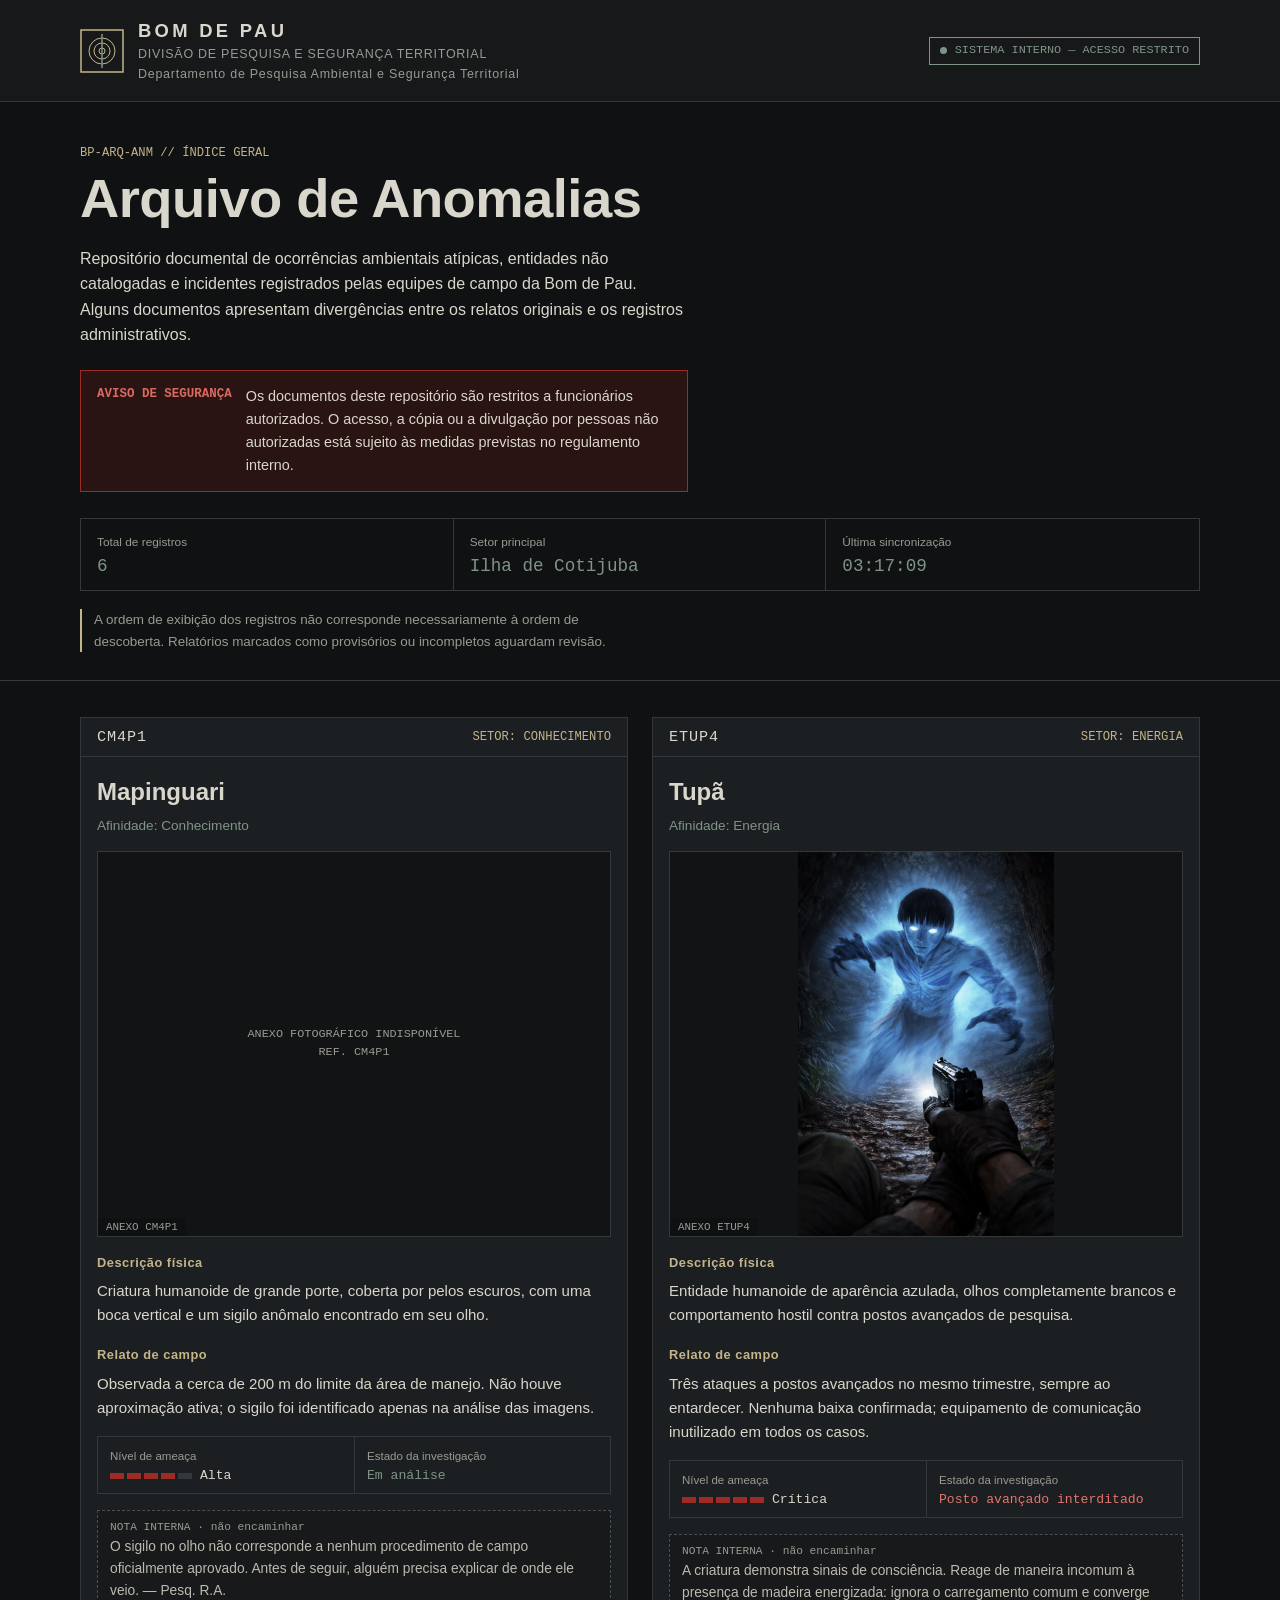
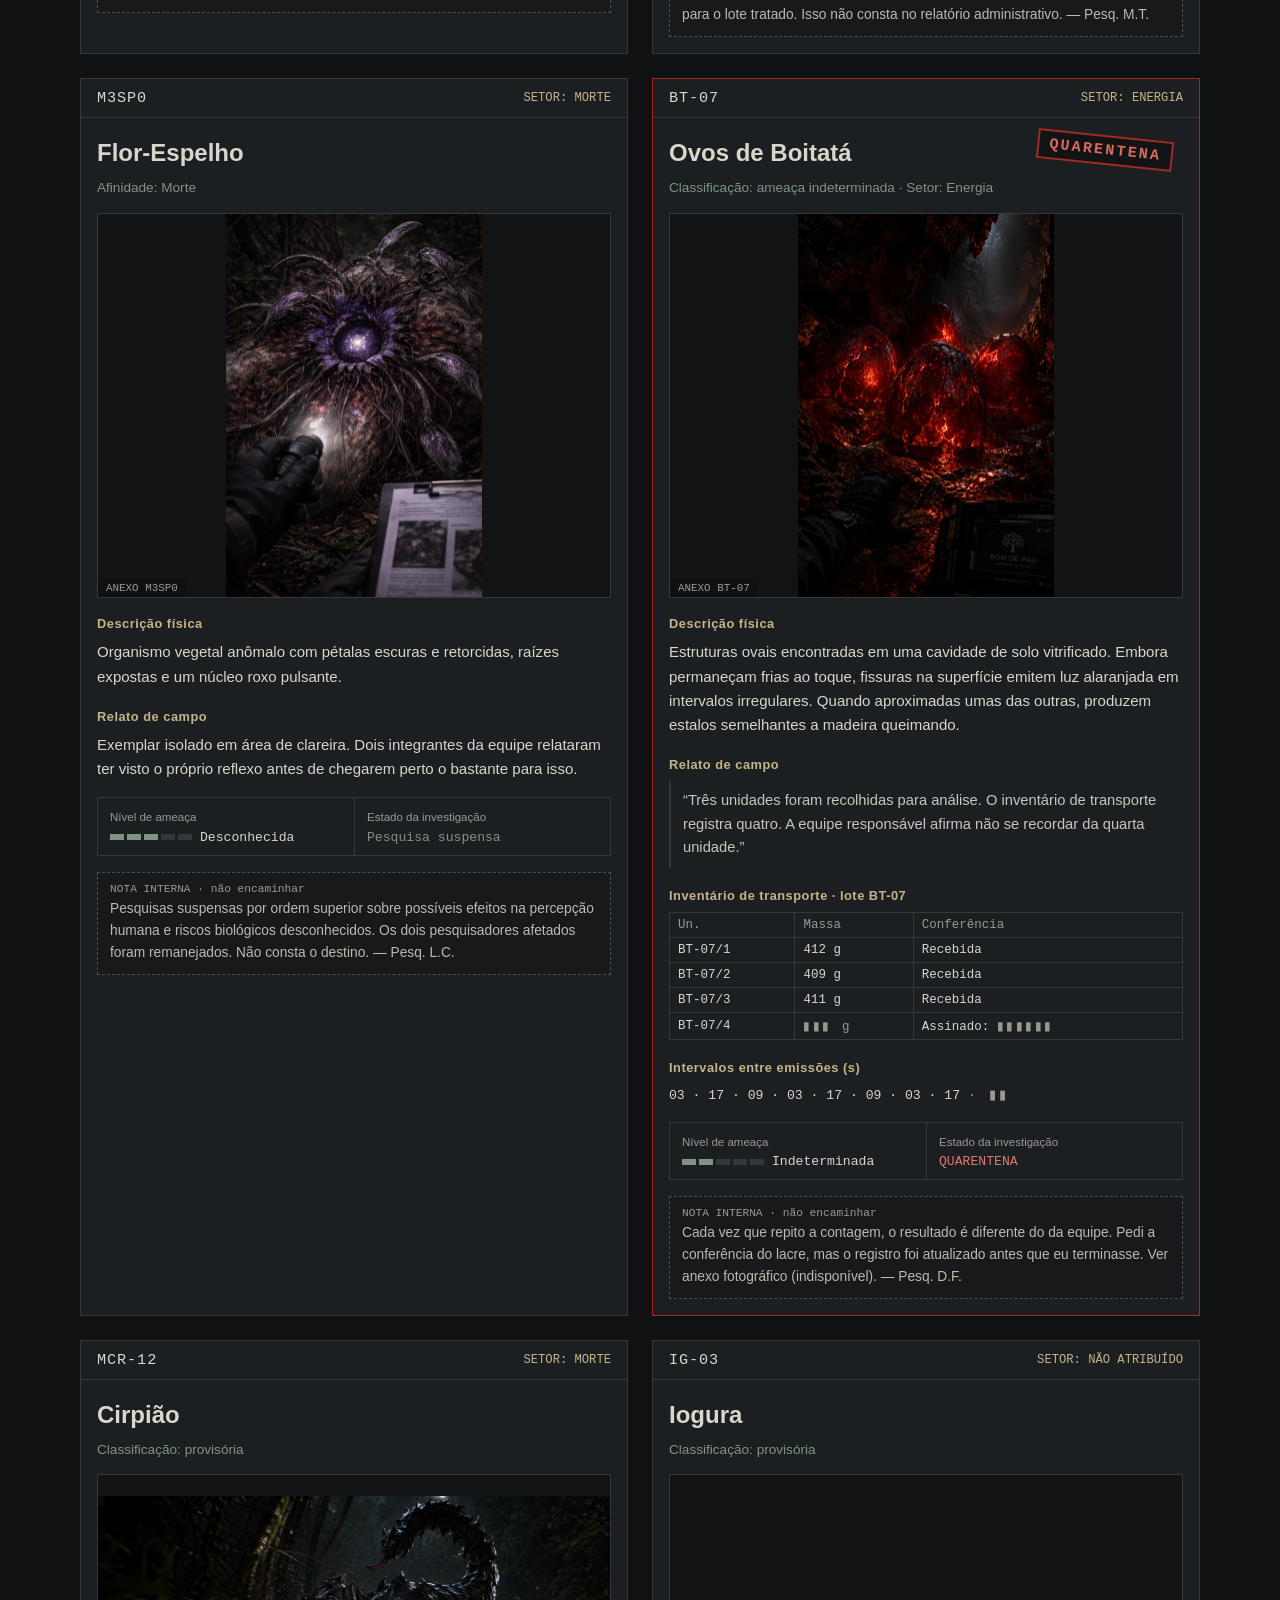
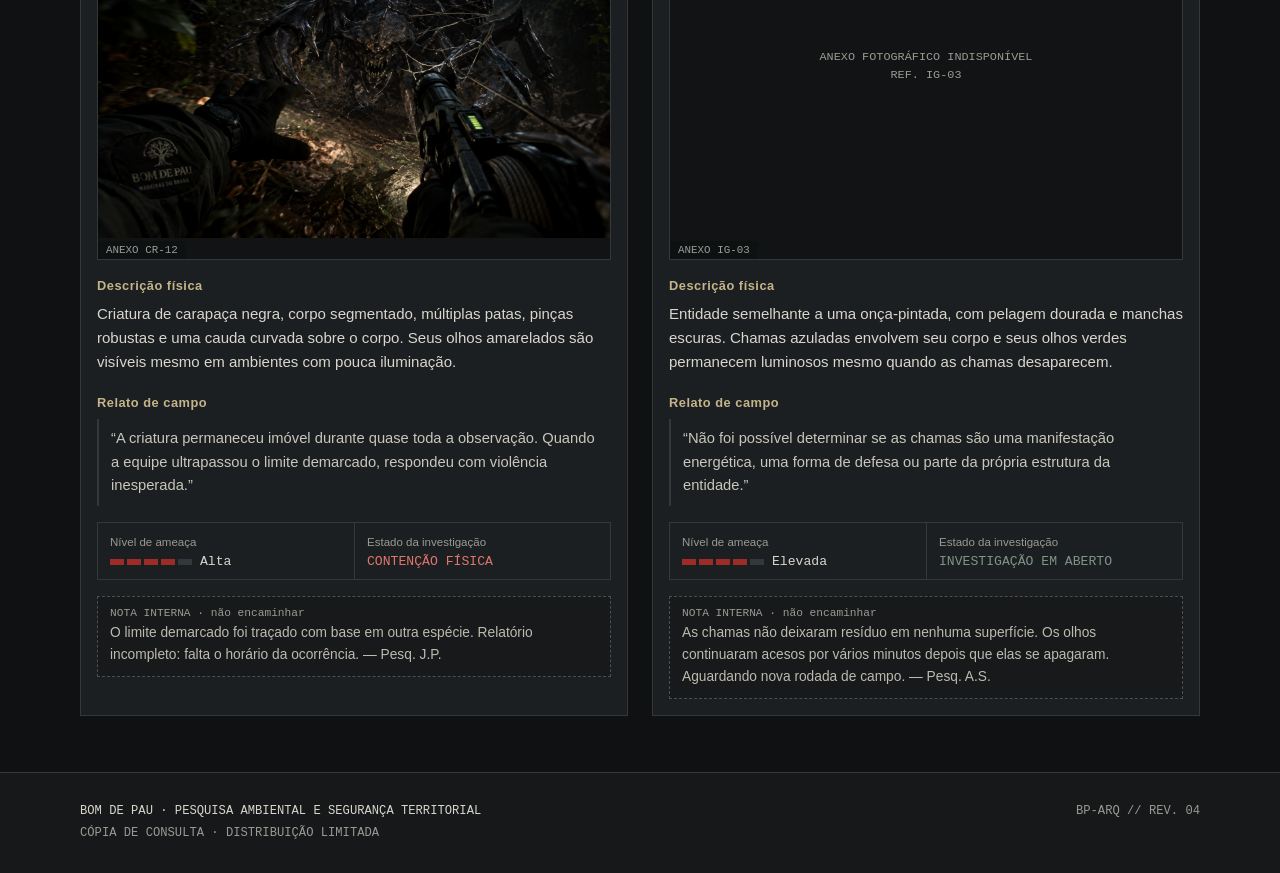
==== 2P310.html @ 17881070 "images update" ====
<!DOCTYPE html>
<html lang="pt-BR">
<head>
<meta charset="utf-8">
<meta name="viewport" content="width=device-width, initial-scale=1">
<meta name="robots" content="noindex, nofollow">
<title>Arquivo de Anomalias · Bom de Pau</title>
<link rel="stylesheet" href="css/arquivo.css">
</head>
<body>
<header class="topo"><div class="wrap">
  <div class="marca">
    <svg class="simbolo" viewBox="0 0 44 44" role="img" aria-label="Símbolo Bom de Pau"><rect x="1" y="1" width="42" height="42" fill="none" stroke="#c4b48a" stroke-width="1.5"/><circle cx="22" cy="22" r="13" fill="none" stroke="#c4b48a"/><circle cx="22" cy="22" r="8" fill="none" stroke="#c4b48a"/><circle cx="22" cy="22" r="3" fill="none" stroke="#c4b48a"/><path d="M22 5v34" stroke="#7f9486" stroke-width="1.5"/></svg>
    <div><b>BOM DE PAU</b><span>DIVISÃO DE PESQUISA E SEGURANÇA TERRITORIAL</span><span>Departamento de Pesquisa Ambiental e Segurança Territorial</span></div>
  </div>
  <div class="sistema">SISTEMA INTERNO — ACESSO RESTRITO</div>
</div></header>

<main>
<section class="intro"><div class="wrap">
  <p class="doc-id">BP-ARQ-ANM // ÍNDICE GERAL</p>
  <h1>Arquivo de Anomalias</h1>
  <p class="lead">Repositório documental de ocorrências ambientais atípicas, entidades não catalogadas e incidentes registrados pelas equipes de campo da Bom de Pau. Alguns documentos apresentam divergências entre os relatos originais e os registros administrativos.</p>
  <div class="aviso"><strong>AVISO DE SEGURANÇA</strong><span>Os documentos deste repositório são restritos a funcionários autorizados. O acesso, a cópia ou a divulgação por pessoas não autorizadas está sujeito às medidas previstas no regulamento interno.</span></div>
  <dl class="indicadores">
    <div><dt>Total de registros</dt><dd>6</dd></div>
    <div><dt>Setor principal</dt><dd>Ilha de Cotijuba</dd></div>
    <div><dt>Última sincronização</dt><dd>03:17:09</dd></div>
  </dl>
  <p class="nota-ordem">A ordem de exibição dos registros não corresponde necessariamente à ordem de descoberta. Relatórios marcados como provisórios ou incompletos aguardam revisão.</p>
</div></section>

<div class="wrap"><div class="catalogo">
<article class="ficha alta" id="cm4p1">
  <div class="ficha-topo"><span class="cod">CM4P1</span><span>SETOR: CONHECIMENTO</span></div>
  <h2>Mapinguari</h2>
  <p class="afin">Afinidade: Conhecimento</p>
  <figure><img src="img/mapinguari.png" alt="Ilustração: Mapinguari" loading="lazy" onerror="this.parentNode.classList.add('sem-anexo');this.remove()"><div class="vazio">ANEXO FOTOGRÁFICO INDISPONÍVEL<br>REF. CM4P1</div><figcaption>ANEXO CM4P1</figcaption></figure>
  <div class="corpo">
    <h3>Descrição física</h3><p>Criatura humanoide de grande porte, coberta por pelos escuros, com uma boca vertical e um sigilo anômalo encontrado em seu olho.</p>
    <h3>Relato de campo</h3><p>Observada a cerca de 200 m do limite da área de manejo. Não houve aproximação ativa; o sigilo foi identificado apenas na análise das imagens.</p>
    
    <dl class="metricas"><div><dt>Nível de ameaça</dt><dd><span class="barras"><i class="on"></i><i class="on"></i><i class="on"></i><i class="on"></i><i></i></span>Alta</dd></div>
    <div><dt>Estado da investigação</dt><dd class="estado">Em análise</dd></div></dl>
    <div class="nota"><b>NOTA INTERNA · não encaminhar</b>O sigilo no olho não corresponde a nenhum procedimento de campo oficialmente aprovado. Antes de seguir, alguém precisa explicar de onde ele veio. — Pesq. R.A.</div>
  </div>
</article>
<article class="ficha alta" id="etup4">
  <div class="ficha-topo"><span class="cod">ETUP4</span><span>SETOR: ENERGIA</span></div>
  <h2>Tupã</h2>
  <p class="afin">Afinidade: Energia</p>
  <figure><img src="img/tupa.png" alt="Ilustração: Tupã" loading="lazy" onerror="this.parentNode.classList.add('sem-anexo');this.remove()"><div class="vazio">ANEXO FOTOGRÁFICO INDISPONÍVEL<br>REF. ETUP4</div><figcaption>ANEXO ETUP4</figcaption></figure>
  <div class="corpo">
    <h3>Descrição física</h3><p>Entidade humanoide de aparência azulada, olhos completamente brancos e comportamento hostil contra postos avançados de pesquisa.</p>
    <h3>Relato de campo</h3><p>Três ataques a postos avançados no mesmo trimestre, sempre ao entardecer. Nenhuma baixa confirmada; equipamento de comunicação inutilizado em todos os casos.</p>
    
    <dl class="metricas"><div><dt>Nível de ameaça</dt><dd><span class="barras"><i class="on"></i><i class="on"></i><i class="on"></i><i class="on"></i><i class="on"></i></span>Crítica</dd></div>
    <div><dt>Estado da investigação</dt><dd class="estado crit">Posto avançado interditado</dd></div></dl>
    <div class="nota"><b>NOTA INTERNA · não encaminhar</b>A criatura demonstra sinais de consciência. Reage de maneira incomum à presença de madeira energizada: ignora o carregamento comum e converge para o lote tratado. Isso não consta no relatório administrativo. — Pesq. M.T.</div>
  </div>
</article>
<article class="ficha" id="m3sp0">
  <div class="ficha-topo"><span class="cod">M3SP0</span><span>SETOR: MORTE</span></div>
  <h2>Flor-Espelho</h2>
  <p class="afin">Afinidade: Morte</p>
  <figure><img src="img/flor-espelho.png" alt="Ilustração: Flor-Espelho" loading="lazy" onerror="this.parentNode.classList.add('sem-anexo');this.remove()"><div class="vazio">ANEXO FOTOGRÁFICO INDISPONÍVEL<br>REF. M3SP0</div><figcaption>ANEXO M3SP0</figcaption></figure>
  <div class="corpo">
    <h3>Descrição física</h3><p>Organismo vegetal anômalo com pétalas escuras e retorcidas, raízes expostas e um núcleo roxo pulsante.</p>
    <h3>Relato de campo</h3><p>Exemplar isolado em área de clareira. Dois integrantes da equipe relataram ter visto o próprio reflexo antes de chegarem perto o bastante para isso.</p>
    
    <dl class="metricas"><div><dt>Nível de ameaça</dt><dd><span class="barras"><i class="on"></i><i class="on"></i><i class="on"></i><i></i><i></i></span>Desconhecida</dd></div>
    <div><dt>Estado da investigação</dt><dd class="estado">Pesquisa suspensa</dd></div></dl>
    <div class="nota"><b>NOTA INTERNA · não encaminhar</b>Pesquisas suspensas por ordem superior sobre possíveis efeitos na percepção humana e riscos biológicos desconhecidos. Os dois pesquisadores afetados foram remanejados. Não consta o destino. — Pesq. L.C.</div>
  </div>
</article>
<article class="ficha quarentena" id="bt-07"><div class="carimbo">QUARENTENA</div>
  <div class="ficha-topo"><span class="cod">BT-07</span><span>SETOR: ENERGIA</span></div>
  <h2>Ovos de Boitatá</h2>
  <p class="afin">Classificação: ameaça indeterminada · Setor: Energia</p>
  <figure><img src="img/ovos-boitata.png" alt="Ilustração provisória: estruturas ovais com fissuras alaranjadas" loading="lazy" onerror="this.parentNode.classList.add('sem-anexo');this.remove()"><div class="vazio">ANEXO FOTOGRÁFICO INDISPONÍVEL<br>REF. BT-07</div><figcaption>ANEXO BT-07</figcaption></figure>
  <div class="corpo">
    <h3>Descrição física</h3><p>Estruturas ovais encontradas em uma cavidade de solo vitrificado. Embora permaneçam frias ao toque, fissuras na superfície emitem luz alaranjada em intervalos irregulares. Quando aproximadas umas das outras, produzem estalos semelhantes a madeira queimando.</p>
    <h3>Relato de campo</h3><blockquote>“Três unidades foram recolhidas para análise. O inventário de transporte registra quatro. A equipe responsável afirma não se recordar da quarta unidade.”</blockquote>
    <h3>Inventário de transporte · lote BT-07</h3>
    <table class="reg"><tr><th>Un.</th><th>Massa</th><th>Conferência</th></tr>
    <tr><td>BT-07/1</td><td>412 g</td><td>Recebida</td></tr><tr><td>BT-07/2</td><td>409 g</td><td>Recebida</td></tr>
    <tr><td>BT-07/3</td><td>411 g</td><td>Recebida</td></tr><tr><td>BT-07/4</td><td class="rasura">▮▮▮ g</td><td>Assinado: <span class="rasura">▮▮▮▮▮▮</span></td></tr></table>
    <h3>Intervalos entre emissões (s)</h3>
    <p class="mono" style="font-size:.82rem">03 · 17 · 09 · 03 · 17 · 09 · 03 · 17 <span class="rasura">· ▮▮</span></p>
    <dl class="metricas"><div><dt>Nível de ameaça</dt><dd><span class="barras"><i class="on"></i><i class="on"></i><i></i><i></i><i></i></span>Indeterminada</dd></div>
    <div><dt>Estado da investigação</dt><dd class="estado crit">QUARENTENA</dd></div></dl>
    <div class="nota"><b>NOTA INTERNA · não encaminhar</b>Cada vez que repito a contagem, o resultado é diferente do da equipe. Pedi a conferência do lacre, mas o registro foi atualizado antes que eu terminasse. Ver anexo fotográfico (indisponível). — Pesq. D.F.</div>
  </div>
</article>
<article class="ficha alta" id="cr-12">
  <div class="ficha-topo"><span class="cod">MCR-12</span><span>SETOR: MORTE</span></div>
  <h2>Cirpião</h2>
  <p class="afin">Classificação: provisória</p>
  <figure><img src="img/cirpiao.png" alt="Ilustração: Cirpião" loading="lazy" onerror="this.parentNode.classList.add('sem-anexo');this.remove()"><div class="vazio">ANEXO FOTOGRÁFICO INDISPONÍVEL<br>REF. CR-12</div><figcaption>ANEXO CR-12</figcaption></figure>
  <div class="corpo">
    <h3>Descrição física</h3><p>Criatura de carapaça negra, corpo segmentado, múltiplas patas, pinças robustas e uma cauda curvada sobre o corpo. Seus olhos amarelados são visíveis mesmo em ambientes com pouca iluminação.</p>
    <h3>Relato de campo</h3><blockquote>“A criatura permaneceu imóvel durante quase toda a observação. Quando a equipe ultrapassou o limite demarcado, respondeu com violência inesperada.”</blockquote>
    
    <dl class="metricas"><div><dt>Nível de ameaça</dt><dd><span class="barras"><i class="on"></i><i class="on"></i><i class="on"></i><i class="on"></i><i></i></span>Alta</dd></div>
    <div><dt>Estado da investigação</dt><dd class="estado crit">CONTENÇÃO FÍSICA</dd></div></dl>
    <div class="nota"><b>NOTA INTERNA · não encaminhar</b>O limite demarcado foi traçado com base em outra espécie. Relatório incompleto: falta o horário da ocorrência. — Pesq. J.P.</div>
  </div>
</article>
<article class="ficha alta" id="ig-03">
  <div class="ficha-topo"><span class="cod">IG-03</span><span>SETOR: NÃO ATRIBUÍDO</span></div>
  <h2>Iogura</h2>
  <p class="afin">Classificação: provisória</p>
  <figure><img src="img/iogura.png" alt="Ilustração: Iogura" loading="lazy" onerror="this.parentNode.classList.add('sem-anexo');this.remove()"><div class="vazio">ANEXO FOTOGRÁFICO INDISPONÍVEL<br>REF. IG-03</div><figcaption>ANEXO IG-03</figcaption></figure>
  <div class="corpo">
    <h3>Descrição física</h3><p>Entidade semelhante a uma onça-pintada, com pelagem dourada e manchas escuras. Chamas azuladas envolvem seu corpo e seus olhos verdes permanecem luminosos mesmo quando as chamas desaparecem.</p>
    <h3>Relato de campo</h3><blockquote>“Não foi possível determinar se as chamas são uma manifestação energética, uma forma de defesa ou parte da própria estrutura da entidade.”</blockquote>
    
    <dl class="metricas"><div><dt>Nível de ameaça</dt><dd><span class="barras"><i class="on"></i><i class="on"></i><i class="on"></i><i class="on"></i><i></i></span>Elevada</dd></div>
    <div><dt>Estado da investigação</dt><dd class="estado">INVESTIGAÇÃO EM ABERTO</dd></div></dl>
    <div class="nota"><b>NOTA INTERNA · não encaminhar</b>As chamas não deixaram resíduo em nenhuma superfície. Os olhos continuaram acesos por vários minutos depois que elas se apagaram. Aguardando nova rodada de campo. — Pesq. A.S.</div>
  </div>
</article>
</div></div>
</main>

<footer class="rodape"><div class="wrap">
  <div><strong>BOM DE PAU · PESQUISA AMBIENTAL E SEGURANÇA TERRITORIAL</strong><br>CÓPIA DE CONSULTA · DISTRIBUIÇÃO LIMITADA</div>
  <div>BP-ARQ // REV. 04</div>
</div></footer>
</body>
</html>
---- css/arquivo.css ----
:root{
  --carvao:#16181a; --fundo:#0f1112; --painel:#1c1f21; --linha:#33383b;
  --texto:#d9d6cc; --suave:#9a9a92; --oliva:#7f9486; --bege:#c4b48a;
  --alerta:#9e2b25; --alerta-bg:#2a1413;
  --sans:"Segoe UI","Helvetica Neue",Arial,sans-serif;
  --mono:Consolas,"SFMono-Regular","Courier New",monospace;
}
*{box-sizing:border-box}
html{scroll-behavior:smooth}
body{margin:0;background:var(--fundo);color:var(--texto);font:16px/1.6 var(--sans);-webkit-text-size-adjust:100%}
a{color:var(--bege)}
:focus-visible{outline:2px solid var(--bege);outline-offset:2px}
.wrap{max-width:1160px;margin:0 auto;padding:0 20px}
.mono{font-family:var(--mono)}

/* topo */
.topo{background:var(--carvao);border-bottom:1px solid var(--linha)}
.topo .wrap{display:flex;flex-wrap:wrap;gap:12px 24px;align-items:center;justify-content:space-between;padding-top:16px;padding-bottom:16px}
.marca{display:flex;align-items:center;gap:14px}
.simbolo{width:44px;height:44px;flex:none}
.marca b{display:block;font-size:1.15rem;letter-spacing:.18em}
.marca span{display:block;font-size:.78rem;letter-spacing:.06em;color:var(--suave)}
.sistema{font:.74rem/1 var(--mono);color:var(--oliva);border:1px solid var(--oliva);padding:7px 10px;display:flex;align-items:center;gap:8px}
.sistema::before{content:"";width:7px;height:7px;border-radius:50%;background:var(--oliva)}

/* introdução */
.intro{padding:44px 0 28px;border-bottom:1px solid var(--linha)}
.doc-id{font:.76rem var(--mono);color:var(--bege);margin:0 0 10px}
h1{font-size:clamp(2.1rem,6vw,3.4rem);line-height:1.05;margin:0 0 18px;font-weight:600;letter-spacing:-.01em}
.intro p.lead{max-width:68ch;color:var(--texto);margin:0 0 22px}
.aviso{display:flex;gap:14px;border:1px solid var(--alerta);background:var(--alerta-bg);padding:14px 16px;max-width:76ch;font-size:.9rem}
.aviso strong{color:#d86a61;font-family:var(--mono);font-size:.78rem;white-space:nowrap}
.indicadores{display:grid;grid-template-columns:repeat(3,1fr);margin-top:26px;border:1px solid var(--linha)}
.indicadores div{padding:14px 16px;border-right:1px solid var(--linha)}
.indicadores div:last-child{border-right:0}
.indicadores dt{font-size:.74rem;color:var(--suave);margin:0 0 4px}
.indicadores dd{margin:0;font:1.1rem var(--mono);color:var(--oliva)}
.nota-ordem{font-size:.84rem;color:var(--suave);margin:18px 0 0;max-width:76ch;border-left:2px solid var(--bege);padding-left:12px}

/* catálogo */
.catalogo{display:grid;grid-template-columns:repeat(auto-fill,minmax(min(100%,480px),1fr));gap:24px;padding:36px 0 56px}
.ficha{background:var(--painel);border:1px solid var(--linha);display:flex;flex-direction:column;position:relative}
.ficha.quarentena{border-color:var(--alerta)}
.ficha-topo{display:flex;justify-content:space-between;align-items:center;gap:10px;padding:10px 16px;border-bottom:1px solid var(--linha);font:.76rem var(--mono);color:var(--bege)}
.ficha-topo .cod{font-size:.95rem;color:var(--texto);letter-spacing:.06em}
.ficha h2{font-size:1.5rem;font-weight:600;margin:16px 16px 4px}
.afin{margin:0 16px 14px;font-size:.85rem;color:var(--oliva)}
figure{margin:0 16px;position:relative;aspect-ratio:4/3;background:#111314;border:1px solid var(--linha);display:flex;align-items:center;justify-content:center}
figure img{position:absolute;inset:0;width:100%;height:100%;object-fit:contain}
figure .vazio{display:none;text-align:center;padding:16px;font:.74rem/1.5 var(--mono);color:var(--suave)}
figure.sem-anexo .vazio{display:block}
figcaption{position:absolute;left:0;bottom:0;background:rgba(15,17,18,.86);font:.68rem var(--mono);color:var(--suave);padding:3px 8px}
.corpo{padding:16px}
.corpo h3{font-size:.8rem;font-weight:600;color:var(--bege);margin:18px 0 6px;letter-spacing:.04em}
.corpo h3:first-child{margin-top:0}
.corpo p{margin:0;font-size:.94rem}
blockquote{margin:0;padding:8px 12px;border-left:2px solid var(--linha);color:#c9c6bb;font-size:.92rem}
.metricas{display:grid;grid-template-columns:1fr 1fr;border:1px solid var(--linha);margin:16px 0 0}
.metricas div{padding:10px 12px}
.metricas div+div{border-left:1px solid var(--linha)}
.metricas dt{font-size:.72rem;color:var(--suave);margin:0 0 3px}
.metricas dd{margin:0;font:.82rem var(--mono)}
.barras{display:inline-flex;gap:3px;vertical-align:middle;margin-right:8px}
.barras i{width:14px;height:6px;background:var(--linha)}
.barras i.on{background:var(--oliva)}
.alta .barras i.on{background:var(--alerta)}
.estado{color:var(--oliva)}
.estado.crit{color:#e0766d}
.nota{margin:16px 0 0;padding:10px 12px;background:#17191a;border:1px dashed #4a4f52;font-size:.86rem;color:#bdbab0}
.nota b{display:block;font:.7rem var(--mono);color:var(--suave);margin-bottom:3px;font-weight:400}
.carimbo{position:absolute;top:56px;right:26px;transform:rotate(6deg);border:2px solid var(--alerta);color:#d86a61;font:700 .95rem var(--mono);letter-spacing:.14em;padding:4px 10px;background:rgba(15,17,18,.8);z-index:2}
table.reg{width:100%;border-collapse:collapse;margin-top:6px;font:.78rem var(--mono)}
table.reg th,table.reg td{border:1px solid var(--linha);padding:5px 8px;text-align:left}
table.reg th{color:var(--suave);font-weight:400}
.rasura{color:var(--suave);letter-spacing:.2em}

/* rodapé */
.rodape{background:var(--carvao);border-top:1px solid var(--linha);padding:28px 0;font:.76rem/1.8 var(--mono);color:var(--suave)}
.rodape .wrap{display:flex;flex-wrap:wrap;justify-content:space-between;gap:10px 24px}
.rodape strong{color:var(--texto);font-weight:400}

@media (max-width:640px){
  .indicadores{grid-template-columns:1fr}
  .indicadores div{border-right:0;border-bottom:1px solid var(--linha)}
  .indicadores div:last-child{border-bottom:0}
  .aviso{flex-direction:column;gap:6px}
  .catalogo{gap:18px}
  .carimbo{top:50px;right:14px;font-size:.8rem}
}
@media (prefers-reduced-motion:reduce){html{scroll-behavior:auto}}
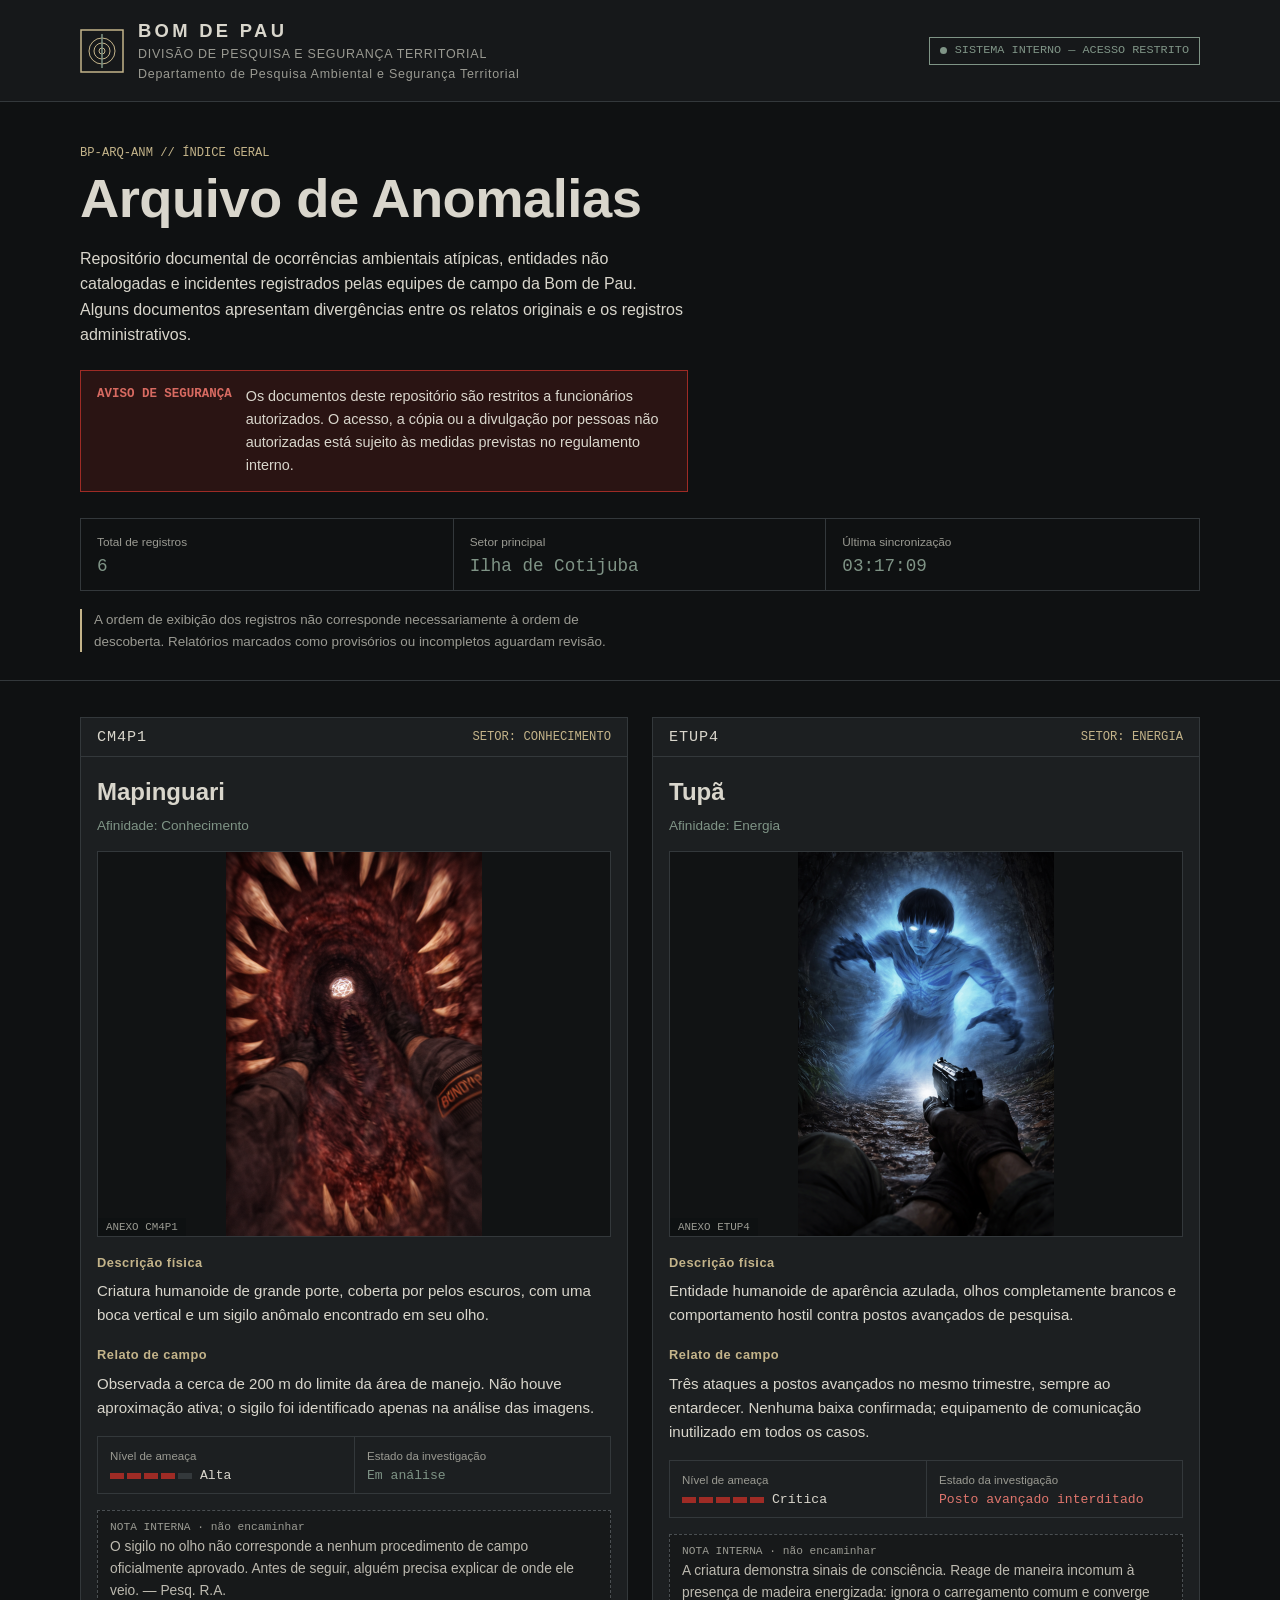
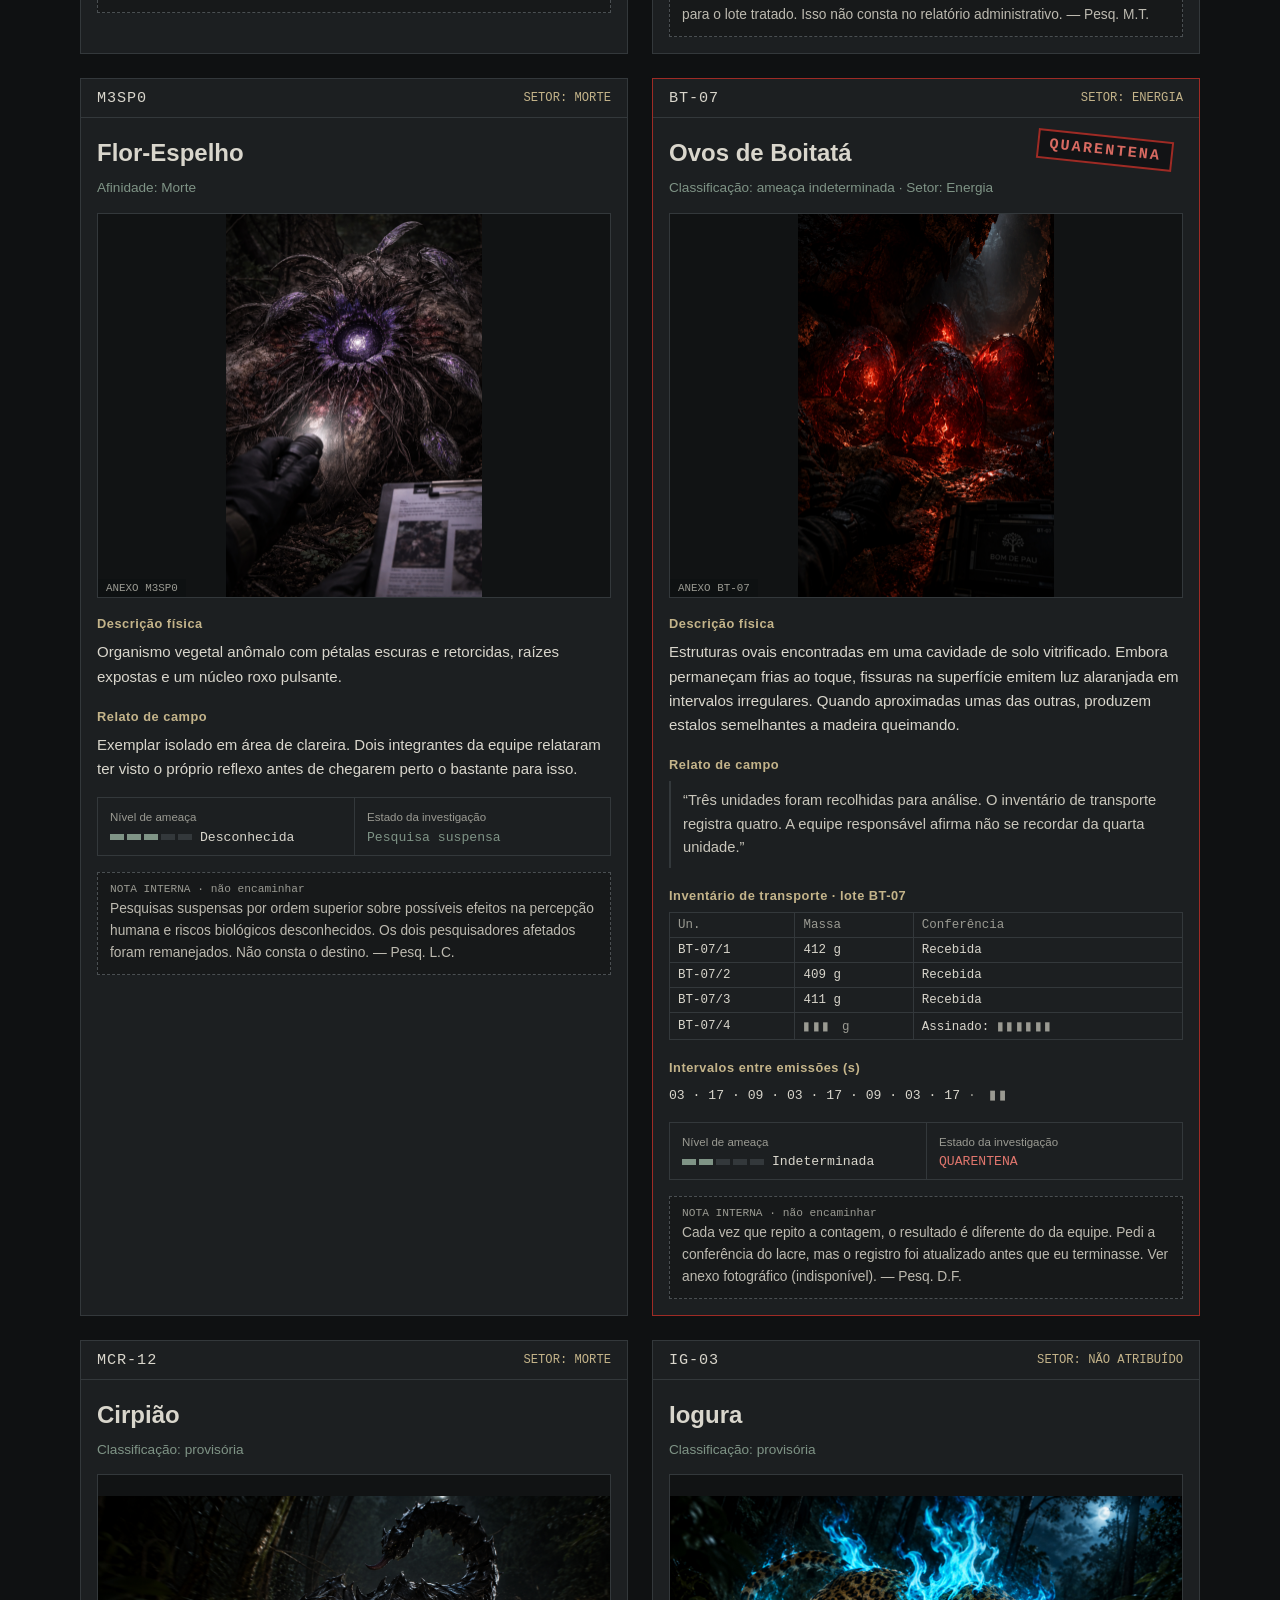
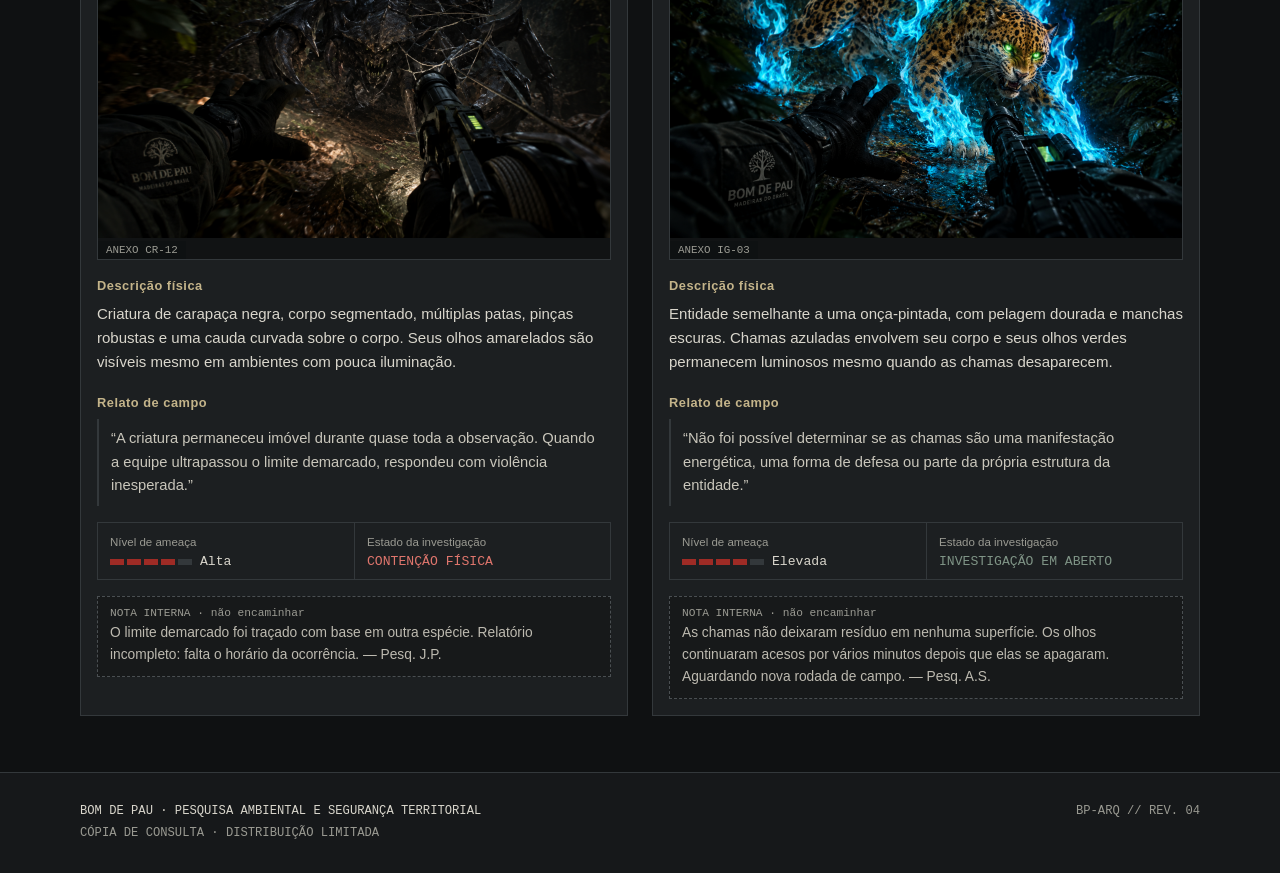
==== commit 12de793c: "Update 2P310.html" ====
--- a/2P310.html
+++ b/2P310.html
@@ -35,7 +35,7 @@
   <div class="ficha-topo"><span class="cod">CM4P1</span><span>SETOR: CONHECIMENTO</span></div>
   <h2>Mapinguari</h2>
   <p class="afin">Afinidade: Conhecimento</p>
-  <figure><img src="img/mapinguari.png" alt="Ilustração: Mapinguari" loading="lazy" onerror="this.parentNode.classList.add('sem-anexo');this.remove()"><div class="vazio">ANEXO FOTOGRÁFICO INDISPONÍVEL<br>REF. CM4P1</div><figcaption>ANEXO CM4P1</figcaption></figure>
+  <figure><img src="img/Mapinguari.png" alt="Ilustração: Mapinguari" loading="lazy" onerror="this.parentNode.classList.add('sem-anexo');this.remove()"><div class="vazio">ANEXO FOTOGRÁFICO INDISPONÍVEL<br>REF. CM4P1</div><figcaption>ANEXO CM4P1</figcaption></figure>
   <div class="corpo">
     <h3>Descrição física</h3><p>Criatura humanoide de grande porte, coberta por pelos escuros, com uma boca vertical e um sigilo anômalo encontrado em seu olho.</p>
     <h3>Relato de campo</h3><p>Observada a cerca de 200 m do limite da área de manejo. Não houve aproximação ativa; o sigilo foi identificado apenas na análise das imagens.</p>
@@ -110,7 +110,7 @@
   <div class="ficha-topo"><span class="cod">IG-03</span><span>SETOR: NÃO ATRIBUÍDO</span></div>
   <h2>Iogura</h2>
   <p class="afin">Classificação: provisória</p>
-  <figure><img src="img/iogura.png" alt="Ilustração: Iogura" loading="lazy" onerror="this.parentNode.classList.add('sem-anexo');this.remove()"><div class="vazio">ANEXO FOTOGRÁFICO INDISPONÍVEL<br>REF. IG-03</div><figcaption>ANEXO IG-03</figcaption></figure>
+  <figure><img src="img/Iogura.png" alt="Ilustração: Iogura" loading="lazy" onerror="this.parentNode.classList.add('sem-anexo');this.remove()"><div class="vazio">ANEXO FOTOGRÁFICO INDISPONÍVEL<br>REF. IG-03</div><figcaption>ANEXO IG-03</figcaption></figure>
   <div class="corpo">
     <h3>Descrição física</h3><p>Entidade semelhante a uma onça-pintada, com pelagem dourada e manchas escuras. Chamas azuladas envolvem seu corpo e seus olhos verdes permanecem luminosos mesmo quando as chamas desaparecem.</p>
     <h3>Relato de campo</h3><blockquote>“Não foi possível determinar se as chamas são uma manifestação energética, uma forma de defesa ou parte da própria estrutura da entidade.”</blockquote>
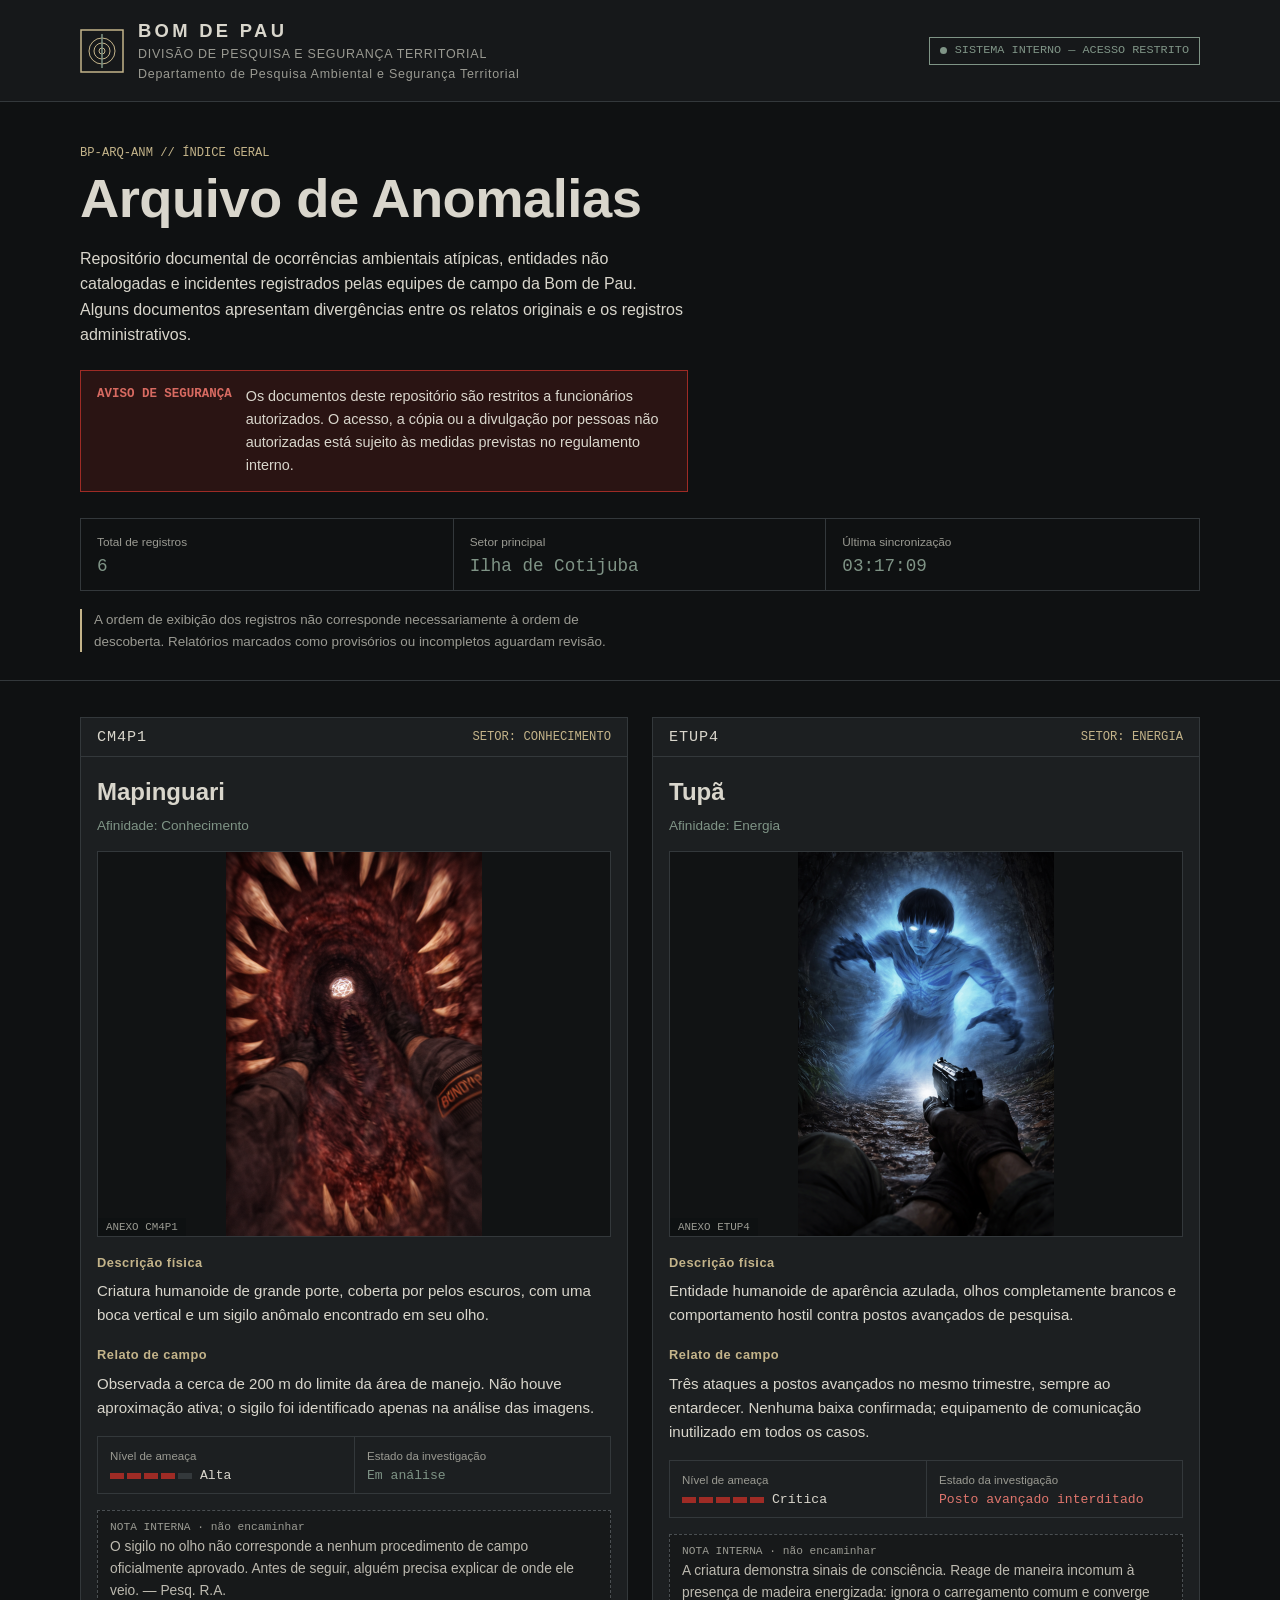
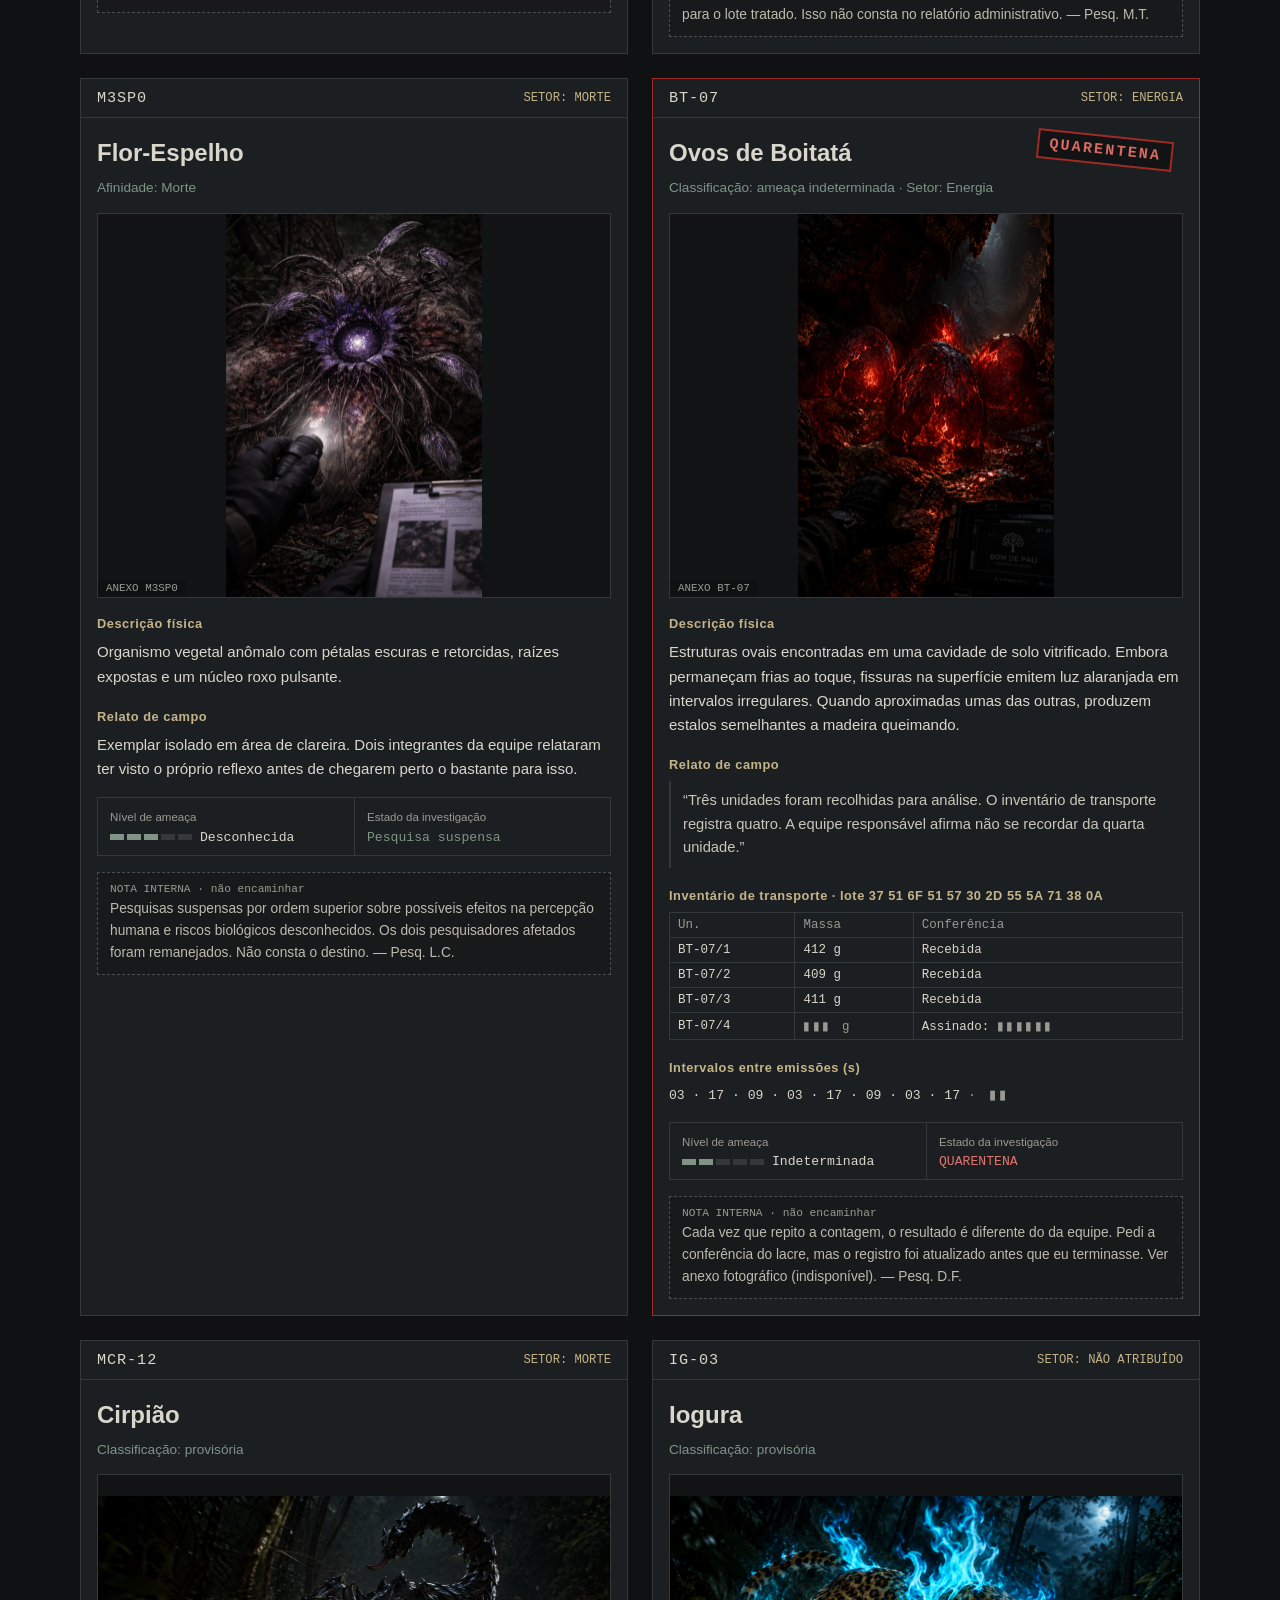
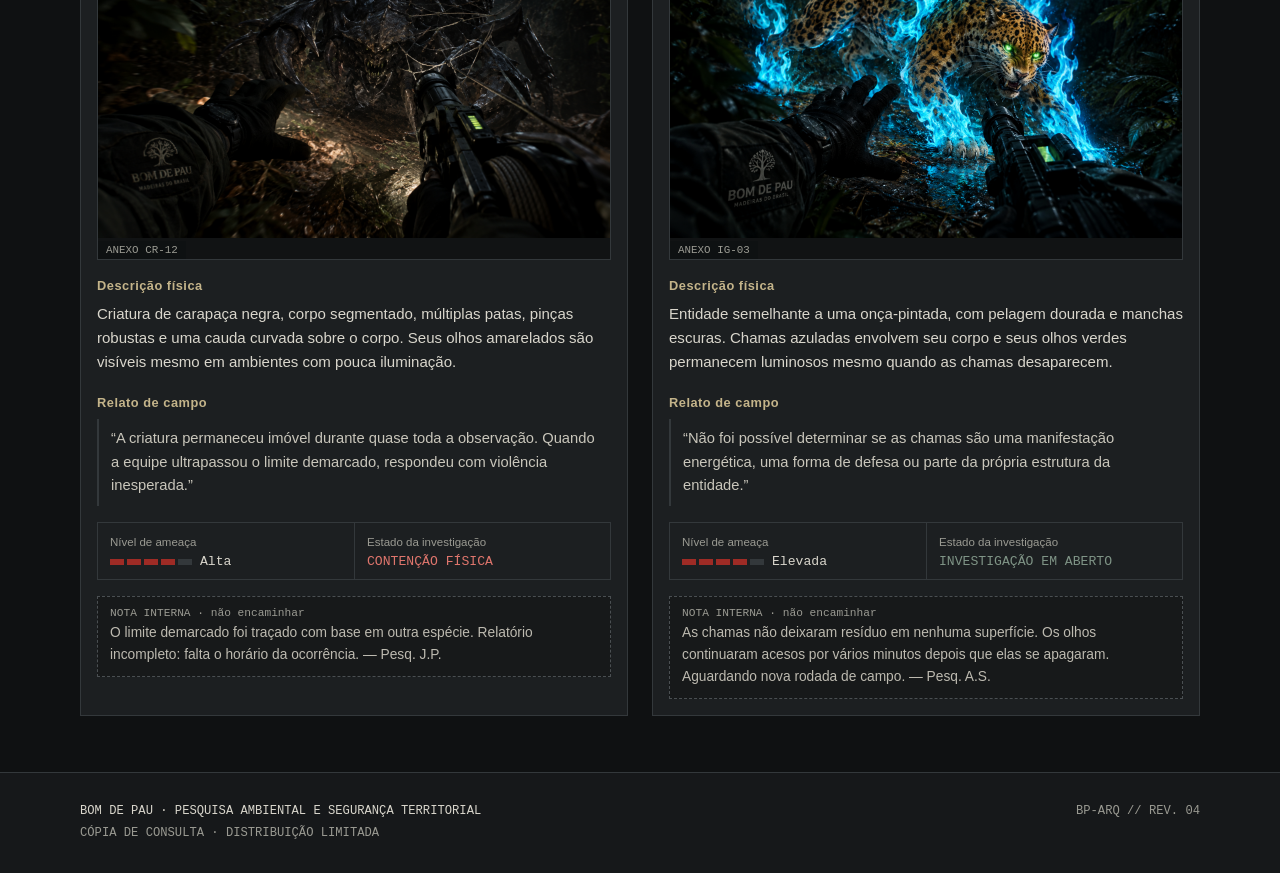
==== commit 0fc9ac66: "....." ====
--- a/2P310.html
+++ b/2P310.html
@@ -81,7 +81,7 @@
   <div class="corpo">
     <h3>Descrição física</h3><p>Estruturas ovais encontradas em uma cavidade de solo vitrificado. Embora permaneçam frias ao toque, fissuras na superfície emitem luz alaranjada em intervalos irregulares. Quando aproximadas umas das outras, produzem estalos semelhantes a madeira queimando.</p>
     <h3>Relato de campo</h3><blockquote>“Três unidades foram recolhidas para análise. O inventário de transporte registra quatro. A equipe responsável afirma não se recordar da quarta unidade.”</blockquote>
-    <h3>Inventário de transporte · lote BT-07</h3>
+    <h3>Inventário de transporte · lote 37 51 6F 51 57 30 2D 55 5A 71 38 0A</h3>
     <table class="reg"><tr><th>Un.</th><th>Massa</th><th>Conferência</th></tr>
     <tr><td>BT-07/1</td><td>412 g</td><td>Recebida</td></tr><tr><td>BT-07/2</td><td>409 g</td><td>Recebida</td></tr>
     <tr><td>BT-07/3</td><td>411 g</td><td>Recebida</td></tr><tr><td>BT-07/4</td><td class="rasura">▮▮▮ g</td><td>Assinado: <span class="rasura">▮▮▮▮▮▮</span></td></tr></table>
